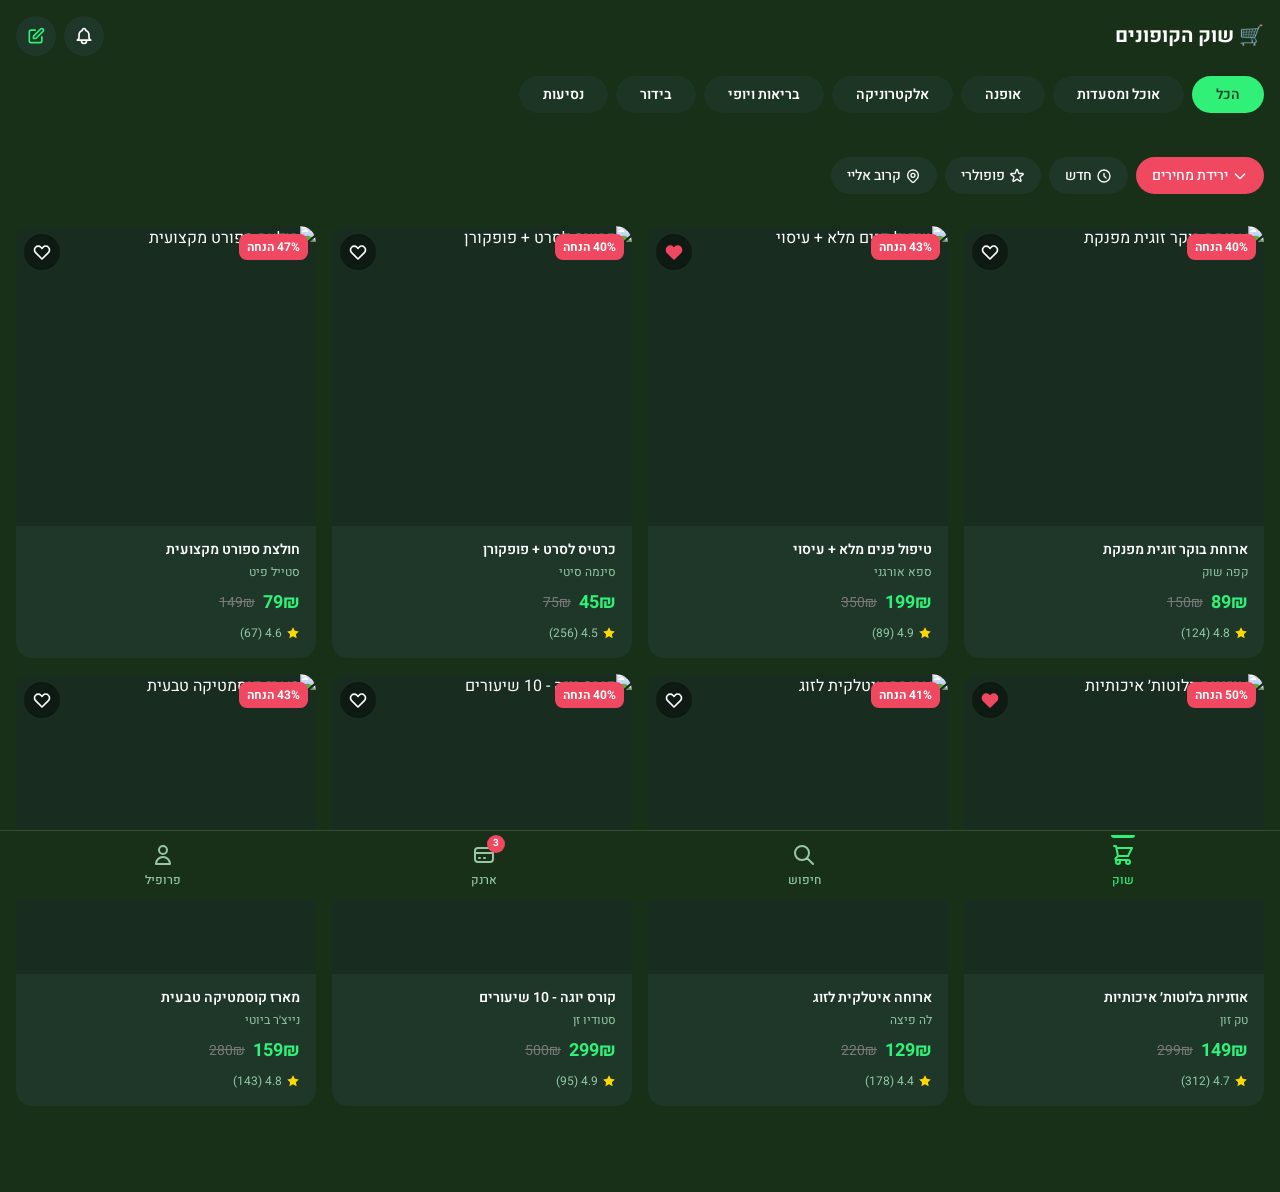
==== webapp/index.html @ 774d140c "feat: Add coupon marketplace web app This commit introduces the initial version of the coupon market" ====
<!DOCTYPE html>
<html lang="he" dir="rtl">
<head>
  <meta charset="UTF-8">
  <meta name="viewport" content="width=device-width, initial-scale=1.0, maximum-scale=1.0, user-scalable=no">
  <meta name="theme-color" content="#183018">
  <meta name="apple-mobile-web-app-capable" content="yes">
  <meta name="apple-mobile-web-app-status-bar-style" content="black-translucent">
  
  <title>שוק הקופונים</title>
  
  <!-- PWA Manifest -->
  <link rel="manifest" href="manifest.json">
  <link rel="apple-touch-icon" href="assets/icon-192.png">
  
  <!-- Google Fonts - Heebo for Hebrew -->
  <link rel="preconnect" href="https://fonts.googleapis.com">
  <link rel="preconnect" href="https://fonts.gstatic.com" crossorigin>
  <link href="https://fonts.googleapis.com/css2?family=Heebo:wght@300;400;500;600;700;800&display=swap" rel="stylesheet">
  
  <!-- Telegram Web App SDK -->
  <script src="https://telegram.org/js/telegram-web-app.js"></script>
  
  <!-- Styles -->
  <link rel="stylesheet" href="css/styles.css">
</head>
<body>
  <!-- Header -->
  <header class="header">
    <div class="header-top">
      <h1 class="header-title">🛒 שוק הקופונים</h1>
      <div class="header-actions">
        <button class="icon-btn" aria-label="התראות">
          <svg xmlns="http://www.w3.org/2000/svg" fill="none" viewBox="0 0 24 24" stroke="currentColor" stroke-width="2">
            <path stroke-linecap="round" stroke-linejoin="round" d="M15 17h5l-1.405-1.405A2.032 2.032 0 0118 14.158V11a6.002 6.002 0 00-4-5.659V5a2 2 0 10-4 0v.341C7.67 6.165 6 8.388 6 11v3.159c0 .538-.214 1.055-.595 1.436L4 17h5m6 0v1a3 3 0 11-6 0v-1m6 0H9" />
          </svg>
        </button>
        <button class="icon-btn" aria-label="עריכה" style="color: var(--primary);">
          <svg xmlns="http://www.w3.org/2000/svg" fill="none" viewBox="0 0 24 24" stroke="currentColor" stroke-width="2">
            <path stroke-linecap="round" stroke-linejoin="round" d="M11 5H6a2 2 0 00-2 2v11a2 2 0 002 2h11a2 2 0 002-2v-5m-1.414-9.414a2 2 0 112.828 2.828L11.828 15H9v-2.828l8.586-8.586z" />
          </svg>
        </button>
      </div>
    </div>
    
    <!-- Category Tabs -->
    <div class="tabs-container">
      <button class="tab tab--active">הכל</button>
      <button class="tab tab--inactive">אוכל ומסעדות</button>
      <button class="tab tab--inactive">אופנה</button>
      <button class="tab tab--inactive">אלקטרוניקה</button>
      <button class="tab tab--inactive">בריאות ויופי</button>
      <button class="tab tab--inactive">בידור</button>
      <button class="tab tab--inactive">נסיעות</button>
    </div>
  </header>
  
  <!-- Filter Buttons -->
  <div class="filters">
    <button class="filter-btn filter-btn--sale">
      <svg xmlns="http://www.w3.org/2000/svg" fill="none" viewBox="0 0 24 24" stroke="currentColor" stroke-width="2">
        <path stroke-linecap="round" stroke-linejoin="round" d="M19 9l-7 7-7-7" />
      </svg>
      ירידת מחירים
    </button>
    <button class="filter-btn filter-btn--default">
      <svg xmlns="http://www.w3.org/2000/svg" fill="none" viewBox="0 0 24 24" stroke="currentColor" stroke-width="2">
        <path stroke-linecap="round" stroke-linejoin="round" d="M12 8v4l3 3m6-3a9 9 0 11-18 0 9 9 0 0118 0z" />
      </svg>
      חדש
    </button>
    <button class="filter-btn filter-btn--default">
      <svg xmlns="http://www.w3.org/2000/svg" fill="none" viewBox="0 0 24 24" stroke="currentColor" stroke-width="2">
        <path stroke-linecap="round" stroke-linejoin="round" d="M11.049 2.927c.3-.921 1.603-.921 1.902 0l1.519 4.674a1 1 0 00.95.69h4.915c.969 0 1.371 1.24.588 1.81l-3.976 2.888a1 1 0 00-.363 1.118l1.518 4.674c.3.922-.755 1.688-1.538 1.118l-3.976-2.888a1 1 0 00-1.176 0l-3.976 2.888c-.783.57-1.838-.197-1.538-1.118l1.518-4.674a1 1 0 00-.363-1.118l-3.976-2.888c-.784-.57-.38-1.81.588-1.81h4.914a1 1 0 00.951-.69l1.519-4.674z" />
      </svg>
      פופולרי
    </button>
    <button class="filter-btn filter-btn--default">
      <svg xmlns="http://www.w3.org/2000/svg" fill="none" viewBox="0 0 24 24" stroke="currentColor" stroke-width="2">
        <path stroke-linecap="round" stroke-linejoin="round" d="M17.657 16.657L13.414 20.9a1.998 1.998 0 01-2.827 0l-4.244-4.243a8 8 0 1111.314 0z" />
        <path stroke-linecap="round" stroke-linejoin="round" d="M15 11a3 3 0 11-6 0 3 3 0 016 0z" />
      </svg>
      קרוב אליי
    </button>
  </div>
  
  <!-- Product Grid -->
  <main class="product-grid" id="productGrid">
    <!-- Products will be loaded dynamically -->
  </main>
  
  <!-- Bottom Navigation -->
  <nav class="bottom-nav">
    <a href="index.html" class="nav-item nav-item--active">
      <svg xmlns="http://www.w3.org/2000/svg" fill="none" viewBox="0 0 24 24" stroke="currentColor" stroke-width="2">
        <path stroke-linecap="round" stroke-linejoin="round" d="M3 3h2l.4 2M7 13h10l4-8H5.4M7 13L5.4 5M7 13l-2.293 2.293c-.63.63-.184 1.707.707 1.707H17m0 0a2 2 0 100 4 2 2 0 000-4zm-8 2a2 2 0 11-4 0 2 2 0 014 0z" />
      </svg>
      <span class="nav-item__label">שוק</span>
    </a>
    <a href="#search" class="nav-item">
      <svg xmlns="http://www.w3.org/2000/svg" fill="none" viewBox="0 0 24 24" stroke="currentColor" stroke-width="2">
        <path stroke-linecap="round" stroke-linejoin="round" d="M21 21l-6-6m2-5a7 7 0 11-14 0 7 7 0 0114 0z" />
      </svg>
      <span class="nav-item__label">חיפוש</span>
    </a>
    <a href="#wallet" class="nav-item">
      <svg xmlns="http://www.w3.org/2000/svg" fill="none" viewBox="0 0 24 24" stroke="currentColor" stroke-width="2">
        <path stroke-linecap="round" stroke-linejoin="round" d="M3 10h18M7 15h1m4 0h1m-7 4h12a3 3 0 003-3V8a3 3 0 00-3-3H6a3 3 0 00-3 3v8a3 3 0 003 3z" />
      </svg>
      <span class="nav-item__label">ארנק</span>
      <span class="nav-item__badge">3</span>
    </a>
    <a href="#profile" class="nav-item">
      <svg xmlns="http://www.w3.org/2000/svg" fill="none" viewBox="0 0 24 24" stroke="currentColor" stroke-width="2">
        <path stroke-linecap="round" stroke-linejoin="round" d="M16 7a4 4 0 11-8 0 4 4 0 018 0zM12 14a7 7 0 00-7 7h14a7 7 0 00-7-7z" />
      </svg>
      <span class="nav-item__label">פרופיל</span>
    </a>
  </nav>
  
  <!-- JavaScript -->
  <script src="js/app.js"></script>
</body>
</html>
---- webapp/css/styles.css ----
/* ===========================================
   COUPON MARKETPLACE - DESIGN SYSTEM
   =========================================== */

/* CSS Variables - Color Palette */
:root {
  /* Main Background Colors */
  --bg-main: #183018;
  --bg-card: #1E3728;
  --bg-chat: #0F2314;
  
  /* Primary Colors */
  --primary: #30F078;
  --primary-dark: #28C864;
  
  /* Accent Colors */
  --accent-red: #F04860;
  --accent-red-dark: #D03850;
  
  /* Text Colors */
  --text-white: #FFFFFF;
  --text-muted: #91C8A5;
  --text-grey: #787878;
  --text-dark: #23462D;
  
  /* Tab Colors */
  --tab-active-bg: #30F078;
  --tab-inactive-bg: rgba(30, 55, 40, 0.8);
  --tab-inactive-text: #FFFFFF;
  
  /* Chat Colors */
  --chat-header-bg: #23462D;
  --chat-seller-bg: #2D5037;
  --chat-buyer-bg: #2DF06E;
  --chat-buyer-text: #23462D;
  --chat-system-bg: #142D4B;
  --chat-system-text: #A5BED7;
  --chat-system-border: #3C5069;
  --chat-admin-bg: #1E2832;
  --chat-admin-border: #233246;
  --chat-admin-time: #5A646E;
  --chat-input-bg: #144B28;
  --chat-icon: #96C8A5;
  --chat-send-bg: #2DF06E;
  
  /* Typography */
  --font-family: 'Heebo', 'Segoe UI', Tahoma, sans-serif;
  --font-size-xs: 0.75rem;
  --font-size-sm: 0.875rem;
  --font-size-base: 1rem;
  --font-size-lg: 1.125rem;
  --font-size-xl: 1.25rem;
  --font-size-2xl: 1.5rem;
  
  /* Spacing */
  --spacing-xs: 0.25rem;
  --spacing-sm: 0.5rem;
  --spacing-md: 1rem;
  --spacing-lg: 1.5rem;
  --spacing-xl: 2rem;
  
  /* Border Radius */
  --radius-sm: 8px;
  --radius-md: 12px;
  --radius-lg: 16px;
  --radius-xl: 24px;
  --radius-full: 9999px;
  
  /* Shadows */
  --shadow-sm: 0 2px 4px rgba(0, 0, 0, 0.2);
  --shadow-md: 0 4px 8px rgba(0, 0, 0, 0.3);
  --shadow-lg: 0 8px 16px rgba(0, 0, 0, 0.4);
  
  /* Transitions */
  --transition-fast: 0.15s ease;
  --transition-normal: 0.25s ease;
  --transition-slow: 0.4s ease;
  
  /* Bottom Navigation Height */
  --nav-height: 70px;
  --safe-area-bottom: env(safe-area-inset-bottom, 0px);
}

/* ===========================================
   RESET & BASE STYLES
   =========================================== */

* {
  margin: 0;
  padding: 0;
  box-sizing: border-box;
}

html {
  font-size: 16px;
  -webkit-tap-highlight-color: transparent;
}

body {
  font-family: var(--font-family);
  background-color: var(--bg-main);
  color: var(--text-white);
  line-height: 1.5;
  min-height: 100vh;
  direction: rtl;
  overflow-x: hidden;
  padding-bottom: calc(var(--nav-height) + var(--safe-area-bottom));
}

a {
  text-decoration: none;
  color: inherit;
}

button {
  font-family: inherit;
  cursor: pointer;
  border: none;
  outline: none;
}

img {
  max-width: 100%;
  height: auto;
}

/* ===========================================
   TYPOGRAPHY
   =========================================== */

h1, h2, h3, h4, h5, h6 {
  font-weight: 700;
  line-height: 1.2;
}

h1 { font-size: var(--font-size-2xl); }
h2 { font-size: var(--font-size-xl); }
h3 { font-size: var(--font-size-lg); }

.text-primary { color: var(--primary); }
.text-muted { color: var(--text-muted); }
.text-grey { color: var(--text-grey); }

/* ===========================================
   HEADER
   =========================================== */

.header {
  position: sticky;
  top: 0;
  z-index: 100;
  background: linear-gradient(180deg, var(--bg-main) 0%, var(--bg-main) 80%, transparent 100%);
  padding: var(--spacing-md) var(--spacing-md) var(--spacing-lg);
}

.header-top {
  display: flex;
  justify-content: space-between;
  align-items: center;
  margin-bottom: var(--spacing-md);
}

.header-title {
  font-size: var(--font-size-xl);
  font-weight: 700;
}

.header-actions {
  display: flex;
  gap: var(--spacing-sm);
}

.icon-btn {
  width: 40px;
  height: 40px;
  border-radius: var(--radius-full);
  background: var(--bg-card);
  display: flex;
  align-items: center;
  justify-content: center;
  color: var(--text-white);
  transition: all var(--transition-fast);
}

.icon-btn:hover {
  background: var(--primary);
  color: var(--text-dark);
}

.icon-btn svg {
  width: 20px;
  height: 20px;
}

/* ===========================================
   TABS / CATEGORY NAVIGATION
   =========================================== */

.tabs-container {
  display: flex;
  gap: var(--spacing-sm);
  overflow-x: auto;
  padding: var(--spacing-xs) 0;
  scrollbar-width: none;
  -ms-overflow-style: none;
}

.tabs-container::-webkit-scrollbar {
  display: none;
}

.tab {
  flex-shrink: 0;
  padding: var(--spacing-sm) var(--spacing-lg);
  border-radius: var(--radius-full);
  font-size: var(--font-size-sm);
  font-weight: 600;
  transition: all var(--transition-fast);
  white-space: nowrap;
}

.tab--inactive {
  background: var(--tab-inactive-bg);
  color: var(--tab-inactive-text);
  backdrop-filter: blur(10px);
  -webkit-backdrop-filter: blur(10px);
}

.tab--inactive:hover {
  background: rgba(48, 240, 120, 0.2);
}

.tab--active {
  background: var(--tab-active-bg);
  color: var(--text-dark);
}

/* ===========================================
   FILTER BUTTONS
   =========================================== */

.filters {
  display: flex;
  gap: var(--spacing-sm);
  padding: var(--spacing-md) var(--spacing-md);
  overflow-x: auto;
  scrollbar-width: none;
}

.filters::-webkit-scrollbar {
  display: none;
}

.filter-btn {
  flex-shrink: 0;
  display: flex;
  align-items: center;
  gap: var(--spacing-xs);
  padding: var(--spacing-sm) var(--spacing-md);
  border-radius: var(--radius-full);
  font-size: var(--font-size-sm);
  font-weight: 500;
  transition: all var(--transition-fast);
}

.filter-btn--default {
  background: var(--bg-card);
  color: var(--text-white);
}

.filter-btn--default:hover {
  background: rgba(48, 240, 120, 0.2);
}

.filter-btn--sale {
  background: var(--accent-red);
  color: var(--text-white);
}

.filter-btn--sale:hover {
  background: var(--accent-red-dark);
}

.filter-btn svg {
  width: 16px;
  height: 16px;
}

/* ===========================================
   PRODUCT GRID
   =========================================== */

.product-grid {
  display: grid;
  grid-template-columns: repeat(2, 1fr);
  gap: var(--spacing-md);
  padding: var(--spacing-md);
}

@media (min-width: 480px) {
  .product-grid {
    grid-template-columns: repeat(2, 1fr);
  }
}

@media (min-width: 768px) {
  .product-grid {
    grid-template-columns: repeat(3, 1fr);
  }
}

@media (min-width: 1024px) {
  .product-grid {
    grid-template-columns: repeat(4, 1fr);
  }
}

/* ===========================================
   PRODUCT CARD
   =========================================== */

.product-card {
  background: var(--bg-card);
  border-radius: var(--radius-lg);
  overflow: hidden;
  transition: transform var(--transition-normal), box-shadow var(--transition-normal);
}

.product-card:hover {
  transform: translateY(-4px);
  box-shadow: var(--shadow-lg);
}

.product-card__image-container {
  position: relative;
  aspect-ratio: 1;
  overflow: hidden;
  background: rgba(0, 0, 0, 0.2);
}

.product-card__image {
  width: 100%;
  height: 100%;
  object-fit: cover;
  transition: transform var(--transition-slow);
}

.product-card:hover .product-card__image {
  transform: scale(1.05);
}

.product-card__badge {
  position: absolute;
  top: var(--spacing-sm);
  right: var(--spacing-sm);
  background: var(--accent-red);
  color: var(--text-white);
  padding: var(--spacing-xs) var(--spacing-sm);
  border-radius: var(--radius-sm);
  font-size: var(--font-size-xs);
  font-weight: 700;
}

.product-card__favorite {
  position: absolute;
  top: var(--spacing-sm);
  left: var(--spacing-sm);
  width: 36px;
  height: 36px;
  border-radius: var(--radius-full);
  background: rgba(0, 0, 0, 0.4);
  backdrop-filter: blur(4px);
  display: flex;
  align-items: center;
  justify-content: center;
  transition: all var(--transition-fast);
}

.product-card__favorite svg {
  width: 20px;
  height: 20px;
  color: var(--text-white);
  transition: all var(--transition-fast);
}

.product-card__favorite--active svg,
.product-card__favorite:hover svg {
  color: var(--accent-red);
  fill: var(--accent-red);
}

.product-card__content {
  padding: var(--spacing-md);
}

.product-card__name {
  font-size: var(--font-size-sm);
  font-weight: 600;
  color: var(--text-white);
  margin-bottom: var(--spacing-xs);
  display: -webkit-box;
  -webkit-line-clamp: 2;
  -webkit-box-orient: vertical;
  overflow: hidden;
}

.product-card__business {
  font-size: var(--font-size-xs);
  color: var(--text-muted);
  margin-bottom: var(--spacing-sm);
}

.product-card__price-container {
  display: flex;
  align-items: center;
  gap: var(--spacing-sm);
  flex-wrap: wrap;
}

.product-card__price {
  font-size: var(--font-size-lg);
  font-weight: 700;
  color: var(--primary);
}

.product-card__price-original {
  font-size: var(--font-size-sm);
  color: var(--text-grey);
  text-decoration: line-through;
}

.product-card__rating {
  display: flex;
  align-items: center;
  gap: var(--spacing-xs);
  margin-top: var(--spacing-sm);
}

.product-card__rating svg {
  width: 14px;
  height: 14px;
  color: #FFD700;
  fill: #FFD700;
}

.product-card__rating-text {
  font-size: var(--font-size-xs);
  color: var(--text-muted);
}

/* ===========================================
   BOTTOM NAVIGATION
   =========================================== */

.bottom-nav {
  position: fixed;
  bottom: 0;
  left: 0;
  right: 0;
  height: var(--nav-height);
  background: var(--bg-main);
  border-top: 1px solid rgba(150, 200, 165, 0.2);
  display: flex;
  justify-content: space-around;
  align-items: center;
  padding-bottom: var(--safe-area-bottom);
  z-index: 1000;
}

.nav-item {
  display: flex;
  flex-direction: column;
  align-items: center;
  gap: var(--spacing-xs);
  padding: var(--spacing-sm) var(--spacing-md);
  color: var(--chat-icon);
  transition: all var(--transition-fast);
  position: relative;
}

.nav-item svg {
  width: 24px;
  height: 24px;
}

.nav-item__label {
  font-size: var(--font-size-xs);
  font-weight: 500;
}

.nav-item--active {
  color: var(--primary);
}

.nav-item--active::before {
  content: '';
  position: absolute;
  top: 0;
  left: 50%;
  transform: translateX(-50%);
  width: 24px;
  height: 3px;
  background: var(--primary);
  border-radius: 0 0 var(--radius-sm) var(--radius-sm);
}

.nav-item__badge {
  position: absolute;
  top: 0;
  right: 8px;
  min-width: 18px;
  height: 18px;
  background: var(--accent-red);
  color: var(--text-white);
  font-size: 10px;
  font-weight: 700;
  border-radius: var(--radius-full);
  display: flex;
  align-items: center;
  justify-content: center;
  padding: 0 4px;
}

/* ===========================================
   CHAT PAGE STYLES
   =========================================== */

.chat-page {
  background: var(--bg-chat);
  min-height: 100vh;
  display: flex;
  flex-direction: column;
}

.chat-header {
  position: sticky;
  top: 0;
  z-index: 100;
  background: var(--bg-chat);
  padding: var(--spacing-md);
  display: flex;
  align-items: center;
  gap: var(--spacing-md);
  border-bottom: 1px solid rgba(150, 200, 165, 0.1);
}

.chat-header__back {
  width: 40px;
  height: 40px;
  border-radius: var(--radius-full);
  background: transparent;
  display: flex;
  align-items: center;
  justify-content: center;
  color: var(--text-white);
  transition: all var(--transition-fast);
}

.chat-header__back:hover {
  background: rgba(48, 240, 120, 0.2);
}

.chat-header__back svg {
  width: 24px;
  height: 24px;
}

.chat-header__info {
  flex: 1;
}

.chat-header__name {
  font-size: var(--font-size-base);
  font-weight: 600;
  color: var(--text-white);
}

.chat-header__status {
  font-size: var(--font-size-xs);
  color: var(--text-muted);
}

.chat-header__actions {
  display: flex;
  gap: var(--spacing-sm);
}

/* Chat Notice Banner */
.chat-notice {
  background: var(--chat-header-bg);
  padding: var(--spacing-md);
  margin: var(--spacing-md);
  border-radius: var(--radius-md);
  text-align: center;
}

.chat-notice__text {
  font-size: var(--font-size-sm);
  color: var(--text-muted);
  line-height: 1.6;
}

.chat-notice__icon {
  margin-bottom: var(--spacing-sm);
  color: var(--primary);
}

.chat-notice__icon svg {
  width: 32px;
  height: 32px;
}

/* Chat Messages Container */
.chat-messages {
  flex: 1;
  padding: var(--spacing-md);
  padding-bottom: 100px;
  display: flex;
  flex-direction: column;
  gap: var(--spacing-md);
  overflow-y: auto;
}

/* Message Bubbles */
.message {
  max-width: 80%;
  display: flex;
  flex-direction: column;
}

.message__bubble {
  padding: var(--spacing-md);
  border-radius: var(--radius-lg);
  position: relative;
}

.message__text {
  font-size: var(--font-size-sm);
  line-height: 1.5;
  word-wrap: break-word;
}

.message__meta {
  display: flex;
  align-items: center;
  gap: var(--spacing-xs);
  margin-top: var(--spacing-xs);
  font-size: var(--font-size-xs);
}

.message__time {
  opacity: 0.7;
}

.message__status svg {
  width: 16px;
  height: 16px;
}

/* Seller Message */
.message--seller {
  align-self: flex-start;
}

.message--seller .message__bubble {
  background: var(--chat-seller-bg);
  border-bottom-right-radius: var(--radius-sm);
}

.message--seller .message__text {
  color: var(--text-white);
}

.message--seller .message__meta {
  color: var(--primary);
}

/* Buyer Message */
.message--buyer {
  align-self: flex-end;
}

.message--buyer .message__bubble {
  background: var(--chat-buyer-bg);
  border-bottom-left-radius: var(--radius-sm);
}

.message--buyer .message__text {
  color: var(--chat-buyer-text);
}

.message--buyer .message__meta {
  color: var(--text-dark);
}

/* System Message */
.message--system {
  align-self: center;
  max-width: 90%;
}

.message--system .message__bubble {
  background: var(--chat-system-bg);
  border: 1px solid var(--chat-system-border);
  text-align: center;
}

.message--system .message__text {
  color: var(--chat-system-text);
}

/* Admin Message */
.message--admin {
  align-self: flex-start;
}

.message--admin .message__bubble {
  background: var(--chat-admin-bg);
  border: 1px solid var(--chat-admin-border);
  border-bottom-right-radius: var(--radius-sm);
}

.message--admin .message__text {
  color: var(--text-white);
}

.message--admin .message__meta {
  color: var(--chat-admin-time);
}

.message--admin .message__label {
  font-size: var(--font-size-xs);
  color: var(--primary);
  font-weight: 600;
  margin-bottom: var(--spacing-xs);
}

/* Chat Input */
.chat-input-container {
  position: fixed;
  bottom: var(--nav-height);
  left: 0;
  right: 0;
  background: var(--chat-input-bg);
  padding: var(--spacing-md);
  display: flex;
  align-items: center;
  gap: var(--spacing-sm);
  border-top: 1px solid rgba(150, 200, 165, 0.1);
}

.chat-input__btn {
  width: 40px;
  height: 40px;
  border-radius: var(--radius-full);
  background: transparent;
  display: flex;
  align-items: center;
  justify-content: center;
  color: var(--chat-icon);
  transition: all var(--transition-fast);
  flex-shrink: 0;
}

.chat-input__btn:hover {
  background: rgba(150, 200, 165, 0.2);
}

.chat-input__btn svg {
  width: 24px;
  height: 24px;
}

.chat-input__field {
  flex: 1;
  background: transparent;
  border: none;
  outline: none;
  color: var(--text-white);
  font-size: var(--font-size-base);
  font-family: inherit;
  padding: var(--spacing-sm);
}

.chat-input__field::placeholder {
  color: var(--text-muted);
}

.chat-input__send {
  width: 44px;
  height: 44px;
  border-radius: var(--radius-full);
  background: var(--chat-send-bg);
  display: flex;
  align-items: center;
  justify-content: center;
  color: var(--text-dark);
  transition: all var(--transition-fast);
  flex-shrink: 0;
}

.chat-input__send:hover {
  transform: scale(1.05);
  box-shadow: 0 0 20px rgba(45, 240, 110, 0.4);
}

.chat-input__send svg {
  width: 24px;
  height: 24px;
  transform: rotate(180deg);
}

/* ===========================================
   UTILITY CLASSES
   =========================================== */

.visually-hidden {
  position: absolute;
  width: 1px;
  height: 1px;
  padding: 0;
  margin: -1px;
  overflow: hidden;
  clip: rect(0, 0, 0, 0);
  white-space: nowrap;
  border: 0;
}

.container {
  max-width: 1200px;
  margin: 0 auto;
  padding: 0 var(--spacing-md);
}

/* ===========================================
   ANIMATIONS
   =========================================== */

@keyframes fadeIn {
  from {
    opacity: 0;
    transform: translateY(10px);
  }
  to {
    opacity: 1;
    transform: translateY(0);
  }
}

@keyframes slideUp {
  from {
    opacity: 0;
    transform: translateY(20px);
  }
  to {
    opacity: 1;
    transform: translateY(0);
  }
}

@keyframes pulse {
  0%, 100% {
    transform: scale(1);
  }
  50% {
    transform: scale(1.05);
  }
}

.animate-fade-in {
  animation: fadeIn var(--transition-normal) ease forwards;
}

.animate-slide-up {
  animation: slideUp var(--transition-normal) ease forwards;
}

.product-card {
  animation: fadeIn 0.4s ease forwards;
}

.product-card:nth-child(1) { animation-delay: 0.05s; }
.product-card:nth-child(2) { animation-delay: 0.1s; }
.product-card:nth-child(3) { animation-delay: 0.15s; }
.product-card:nth-child(4) { animation-delay: 0.2s; }
.product-card:nth-child(5) { animation-delay: 0.25s; }
.product-card:nth-child(6) { animation-delay: 0.3s; }

.message {
  animation: slideUp 0.3s ease forwards;
}

/* ===========================================
   LOADING STATES
   =========================================== */

.skeleton {
  background: linear-gradient(
    90deg,
    var(--bg-card) 0%,
    rgba(48, 240, 120, 0.1) 50%,
    var(--bg-card) 100%
  );
  background-size: 200% 100%;
  animation: shimmer 1.5s infinite;
  border-radius: var(--radius-md);
}

@keyframes shimmer {
  0% {
    background-position: 200% 0;
  }
  100% {
    background-position: -200% 0;
  }
}

.skeleton--image {
  aspect-ratio: 1;
}

.skeleton--text {
  height: 16px;
  margin-bottom: var(--spacing-xs);
}

.skeleton--text-sm {
  height: 12px;
  width: 60%;
}

/* ===========================================
   EMPTY STATES
   =========================================== */

.empty-state {
  display: flex;
  flex-direction: column;
  align-items: center;
  justify-content: center;
  padding: var(--spacing-xl) var(--spacing-md);
  text-align: center;
  min-height: 300px;
}

.empty-state__icon {
  width: 80px;
  height: 80px;
  margin-bottom: var(--spacing-lg);
  color: var(--text-muted);
  opacity: 0.5;
}

.empty-state__title {
  font-size: var(--font-size-lg);
  font-weight: 600;
  color: var(--text-white);
  margin-bottom: var(--spacing-sm);
}

.empty-state__text {
  font-size: var(--font-size-sm);
  color: var(--text-muted);
  max-width: 300px;
}

/* ===========================================
   BUTTONS
   =========================================== */

.btn {
  display: inline-flex;
  align-items: center;
  justify-content: center;
  gap: var(--spacing-sm);
  padding: var(--spacing-md) var(--spacing-lg);
  border-radius: var(--radius-full);
  font-size: var(--font-size-sm);
  font-weight: 600;
  transition: all var(--transition-fast);
}

.btn--primary {
  background: var(--primary);
  color: var(--text-dark);
}

.btn--primary:hover {
  background: var(--primary-dark);
  transform: translateY(-2px);
  box-shadow: var(--shadow-md);
}

.btn--secondary {
  background: var(--bg-card);
  color: var(--text-white);
}

.btn--secondary:hover {
  background: rgba(48, 240, 120, 0.2);
}

.btn--danger {
  background: var(--accent-red);
  color: var(--text-white);
}

.btn--danger:hover {
  background: var(--accent-red-dark);
}

/* ===========================================
   SEARCH BAR (for search page)
   =========================================== */

.search-bar {
  display: flex;
  align-items: center;
  gap: var(--spacing-sm);
  background: var(--bg-card);
  border-radius: var(--radius-full);
  padding: var(--spacing-sm) var(--spacing-md);
  margin: var(--spacing-md);
}

.search-bar__icon {
  color: var(--text-muted);
  flex-shrink: 0;
}

.search-bar__icon svg {
  width: 20px;
  height: 20px;
}

.search-bar__input {
  flex: 1;
  background: transparent;
  border: none;
  outline: none;
  color: var(--text-white);
  font-size: var(--font-size-base);
  font-family: inherit;
}

.search-bar__input::placeholder {
  color: var(--text-muted);
}

/* ===========================================
   SCROLLBAR STYLING
   =========================================== */

::-webkit-scrollbar {
  width: 6px;
  height: 6px;
}

::-webkit-scrollbar-track {
  background: transparent;
}

::-webkit-scrollbar-thumb {
  background: rgba(150, 200, 165, 0.3);
  border-radius: var(--radius-full);
}

::-webkit-scrollbar-thumb:hover {
  background: rgba(150, 200, 165, 0.5);
}
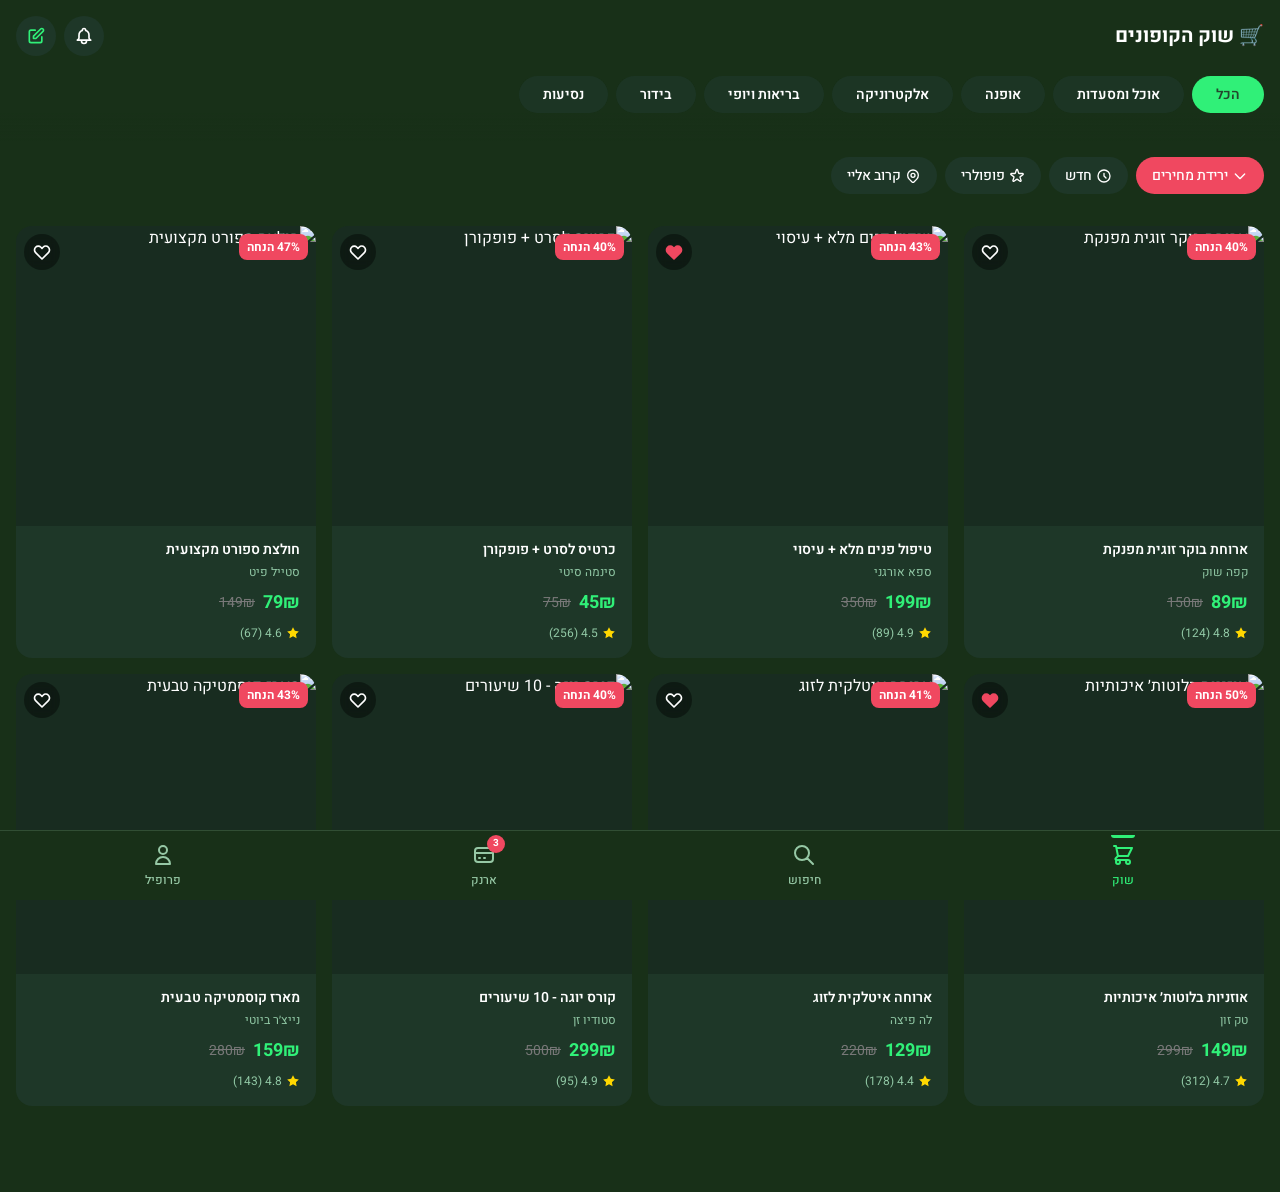
==== commit c30bf52e: "feat: Integrate Web App API and enable CORS This commit introduces the Web App API server, enabling " ====
--- a/webapp/index.html
+++ b/webapp/index.html
@@ -119,6 +119,7 @@
   </nav>
   
   <!-- JavaScript -->
+  <script src="js/api.js"></script>
   <script src="js/app.js"></script>
 </body>
 </html>
